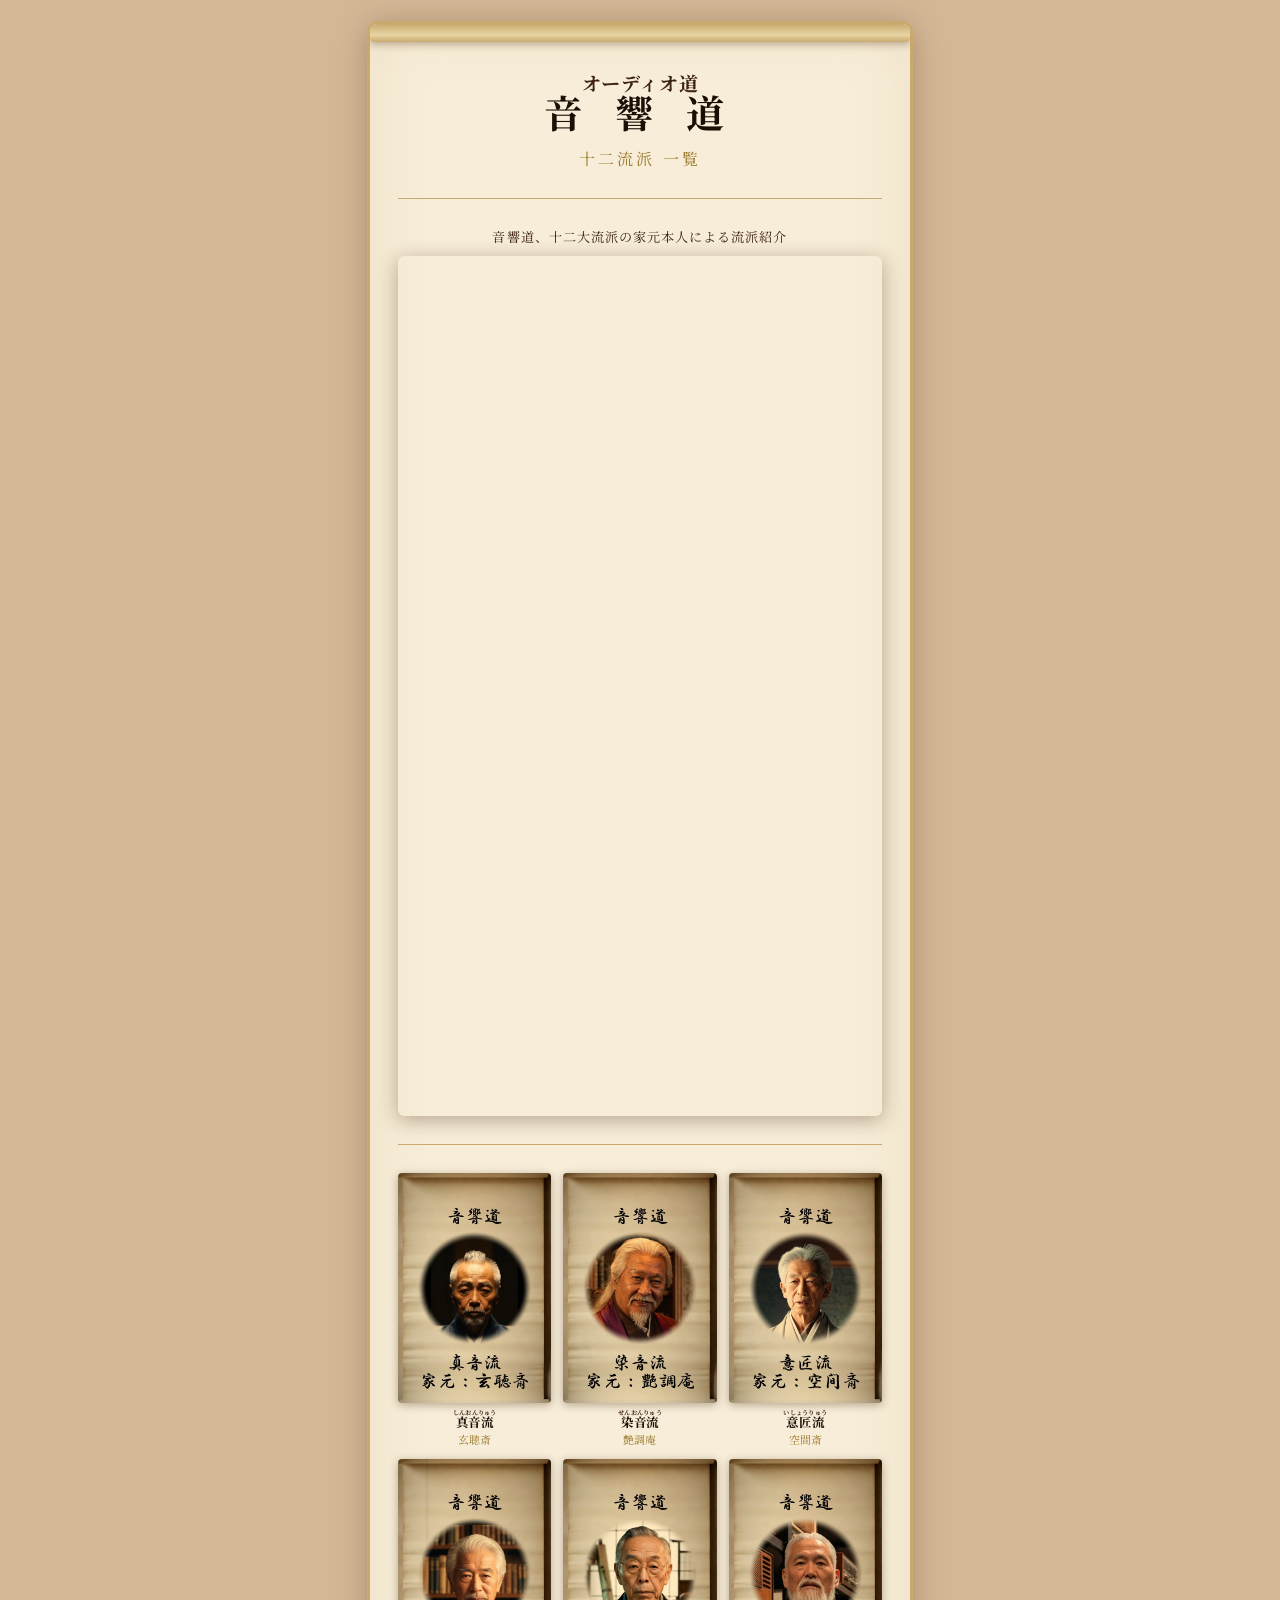
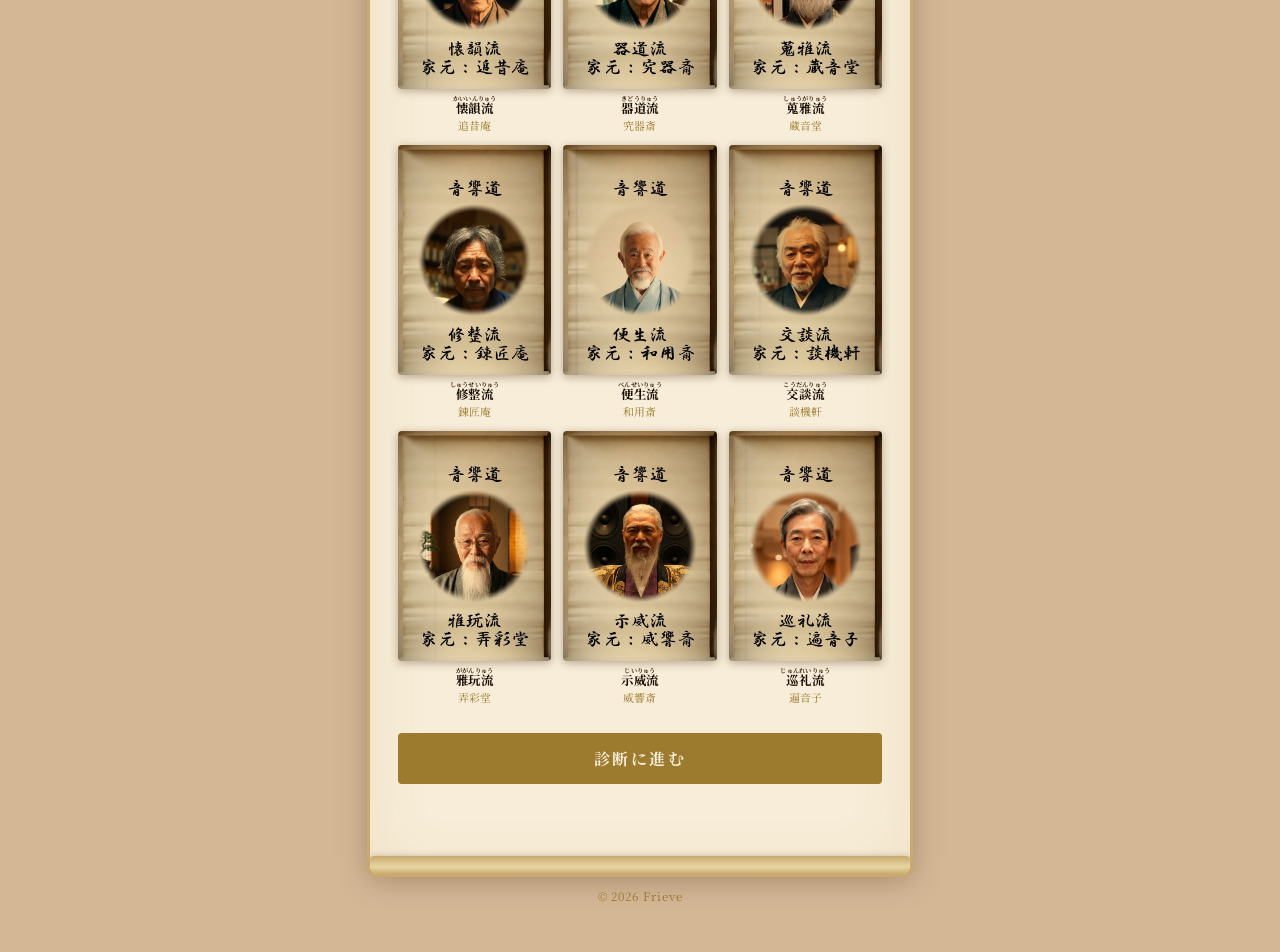
==== schools.html @ 8b26aaba "Initial release: The Way of Audio - Twelve Schools Quiz A static web app that diagnoses audio enthus" ====
<!DOCTYPE html>
<html lang="ja">
<head>
  <meta charset="UTF-8">
  <meta name="viewport" content="width=device-width, initial-scale=1.0">
  <title>音響道 ─ 十二流派 一覧</title>
  <meta name="description" content="音響道の十二流派を一覧できます。各流派の掛け軸と家元を確認しましょう。">
  <meta property="og:title" content="音響道 ─ 十二流派 一覧">
  <meta property="og:description" content="音響道の十二流派を一覧できます。各流派の掛け軸と家元を確認しましょう。">
  <meta property="og:type" content="website">
  <meta property="og:image" content="assets/images/ogp.png">
  <meta name="twitter:card" content="summary_large_image">
  <link rel="manifest" href="manifest.json">
  <meta name="theme-color" content="#9c7a2e">
  <link rel="icon" type="image/x-icon" href="assets/images/icons/favicon.ico">
  <link rel="icon" type="image/png" sizes="32x32" href="assets/images/icons/favicon-32x32.png">
  <link rel="icon" type="image/png" sizes="16x16" href="assets/images/icons/favicon-16x16.png">
  <link rel="apple-touch-icon" sizes="180x180" href="assets/images/icons/apple-touch-icon.png">
  <link rel="stylesheet" href="css/style.css">
</head>
<body>
<div class="scroll">
  <div class="scroll-body">
    <h1 class="app-title"><a href="index.html" class="title-link"><ruby>音 響 道<rt>オーディオ道</rt></ruby></a></h1>
    <p class="section-title" data-i18n="schools_title"></p>
    <hr class="divider">

    <div class="video-section">
      <p class="video-label">音響道、十二大流派の家元本人による流派紹介</p>
      <div class="video-wrapper">
        <iframe src="https://www.youtube.com/embed/nX9PutzpU30"
                title="音響道、十二大流派の家元本人による流派紹介"
                allow="accelerometer; autoplay; clipboard-write; encrypted-media; gyroscope; picture-in-picture; web-share"
                allowfullscreen></iframe>
      </div>
    </div>

    <hr class="divider">

    <div class="schools-grid">
      <a class="school-card" href="result/shinon.html">
        <img class="school-card__img" src="assets/images/schools/shinonryu.jpg" alt="真音流">
        <div class="school-card__name"><ruby>真音流<rt>しんおんりゅう</rt></ruby></div>
        <div class="school-card__iemoto">玄聴斎</div>
      </a>
      <a class="school-card" href="result/senon.html">
        <img class="school-card__img" src="assets/images/schools/senonryu.jpg" alt="染音流">
        <div class="school-card__name"><ruby>染音流<rt>せんおんりゅう</rt></ruby></div>
        <div class="school-card__iemoto">艶調庵</div>
      </a>
      <a class="school-card" href="result/isho.html">
        <img class="school-card__img" src="assets/images/schools/ishoryu.jpg" alt="意匠流">
        <div class="school-card__name"><ruby>意匠流<rt>いしょうりゅう</rt></ruby></div>
        <div class="school-card__iemoto">空間斎</div>
      </a>
      <a class="school-card" href="result/kaiin.html">
        <img class="school-card__img" src="assets/images/schools/kaiinryu.jpg" alt="懐韻流">
        <div class="school-card__name"><ruby>懐韻流<rt>かいいんりゅう</rt></ruby></div>
        <div class="school-card__iemoto">追昔庵</div>
      </a>
      <a class="school-card" href="result/kido.html">
        <img class="school-card__img" src="assets/images/schools/kidoryu.jpg" alt="器道流">
        <div class="school-card__name"><ruby>器道流<rt>きどうりゅう</rt></ruby></div>
        <div class="school-card__iemoto">究器斎</div>
      </a>
      <a class="school-card" href="result/shuga.html">
        <img class="school-card__img" src="assets/images/schools/shugaryu.jpg" alt="蒐雅流">
        <div class="school-card__name"><ruby>蒐雅流<rt>しゅうがりゅう</rt></ruby></div>
        <div class="school-card__iemoto">蔵音堂</div>
      </a>
      <a class="school-card" href="result/shusei.html">
        <img class="school-card__img" src="assets/images/schools/shuseiryu.jpg" alt="修整流">
        <div class="school-card__name"><ruby>修整流<rt>しゅうせいりゅう</rt></ruby></div>
        <div class="school-card__iemoto">錬匠庵</div>
      </a>
      <a class="school-card" href="result/bensei.html">
        <img class="school-card__img" src="assets/images/schools/benseiryu.jpg" alt="便生流">
        <div class="school-card__name"><ruby>便生流<rt>べんせいりゅう</rt></ruby></div>
        <div class="school-card__iemoto">和用斎</div>
      </a>
      <a class="school-card" href="result/kodan.html">
        <img class="school-card__img" src="assets/images/schools/kodanryu.jpg" alt="交談流">
        <div class="school-card__name"><ruby>交談流<rt>こうだんりゅう</rt></ruby></div>
        <div class="school-card__iemoto">談機軒</div>
      </a>
      <a class="school-card" href="result/gagan.html">
        <img class="school-card__img" src="assets/images/schools/gaganryu.jpg" alt="雅玩流">
        <div class="school-card__name"><ruby>雅玩流<rt>ががんりゅう</rt></ruby></div>
        <div class="school-card__iemoto">弄彩堂</div>
      </a>
      <a class="school-card" href="result/jii.html">
        <img class="school-card__img" src="assets/images/schools/jiiryu.jpg" alt="示威流">
        <div class="school-card__name"><ruby>示威流<rt>じいりゅう</rt></ruby></div>
        <div class="school-card__iemoto">威響斎</div>
      </a>
      <a class="school-card" href="result/junrei.html">
        <img class="school-card__img" src="assets/images/schools/junreiryu.jpg" alt="巡礼流">
        <div class="school-card__name"><ruby>巡礼流<rt>じゅんれいりゅう</rt></ruby></div>
        <div class="school-card__iemoto">遍音子</div>
      </a>
    </div>

    <a href="index.html" class="btn btn--gold" data-i18n="nav_quiz"></a>
  </div>
</div>

<script type="module" src="js/schools.js"></script>
<footer class="site-footer">&copy; 2026 Frieve</footer>
</body>
</html>
---- css/style.css ----
@import url('https://fonts.googleapis.com/css2?family=Noto+Serif+JP:wght@400;700&display=swap');

:root {
  --parchment-light: #f7edd8;
  --parchment-mid:   #e8d5a3;
  --parchment-dark:  #c9a96e;
  --ink-dark:        #1a0f05;
  --ink-mid:         #3d2410;
  --gold:            #9c7a2e;
  --scroll-shadow:   rgba(60,30,0,0.35);
}

*, *::before, *::after { box-sizing: border-box; margin: 0; padding: 0; }

html { font-size: 16px; }

body {
  font-family: 'Noto Serif JP', serif;
  background: #d4b896;
  color: var(--ink-dark);
  min-height: 100vh;
  display: flex;
  flex-direction: column;
  align-items: center;
  padding: 24px 12px 48px;
}

.site-footer {
  width: 100%;
  max-width: 540px;
  text-align: center;
  padding: 14px 0 0;
  font-size: 0.72rem;
  color: var(--gold);
  letter-spacing: 0.08em;
}

/* ── 巻物コンテナ ── */
.scroll {
  width: 100%;
  max-width: 540px;
  background: var(--parchment-light);
  border-radius: 8px;
  box-shadow:
    0 0 0 3px var(--parchment-dark),
    0 4px 32px var(--scroll-shadow),
    inset 0 0 60px rgba(180,130,60,0.12);
  position: relative;
  overflow: hidden;
}

/* 巻物上下端の装飾ロール */
.scroll::before,
.scroll::after {
  content: '';
  display: block;
  height: 18px;
  background: linear-gradient(to bottom, var(--parchment-dark) 0%, var(--parchment-mid) 60%, var(--parchment-dark) 100%);
  border-radius: 4px;
  box-shadow: 0 2px 8px var(--scroll-shadow);
}

.scroll::before { margin-bottom: 0; }
.scroll::after  { margin-top: 40px; }

/* 本文エリア */
.scroll-body {
  padding: 32px 28px;
}

/* ── タイポグラフィ ── */
h1, h2, h3 {
  font-weight: 700;
  color: var(--ink-dark);
  line-height: 1.4;
}

.app-title {
  font-size: 2.4rem;
  letter-spacing: 0.3em;
  text-align: center;
  margin-bottom: 8px;
}

.app-subtitle {
  font-size: 1.05rem;
  letter-spacing: 0.25em;
  text-align: center;
  color: var(--ink-mid);
  margin-bottom: 32px;
}

.title-desc {
  font-size: 0.92rem;
  line-height: 1.9;
  text-align: left;
  color: var(--ink-mid);
  margin-bottom: 28px;
}

.title-disclaimer {
  font-size: 0.78rem;
  line-height: 1.6;
  text-align: center;
  color: var(--ink-mid);
  opacity: 0.7;
  margin: 10px 0 20px;
}

.title-only-img {
  display: block;
  width: calc(100% + 56px);
  margin-left: -28px;
}
.title-only-img--top {
  margin-bottom: 20px;
}
.title-only-img--schools {
  margin-top: 20px;
}

.section-title {
  font-size: 1rem;
  letter-spacing: 0.2em;
  text-align: center;
  color: var(--gold);
  margin-bottom: 20px;
}

/* 区切り線 */
.divider {
  border: none;
  border-top: 1px solid var(--parchment-dark);
  margin: 28px 0;
}

/* ── ボタン ── */
.btn {
  display: block;
  width: 100%;
  padding: 14px 20px;
  background: var(--ink-dark);
  color: var(--parchment-light);
  font-family: 'Noto Serif JP', serif;
  font-size: 1rem;
  font-weight: 700;
  letter-spacing: 0.15em;
  text-align: center;
  border: none;
  border-radius: 4px;
  cursor: pointer;
  text-decoration: none;
  transition: background 0.15s, opacity 0.15s;
  margin-bottom: 12px;
}

.btn:last-child { margin-bottom: 0; }

.btn:hover, .btn:focus {
  background: var(--ink-mid);
  outline: none;
}

.btn--secondary {
  background: transparent;
  color: var(--ink-mid);
  border: 1px solid var(--parchment-dark);
}

.btn--secondary:hover, .btn--secondary:focus {
  background: var(--parchment-mid);
}

.btn--gold {
  background: var(--gold);
  color: var(--parchment-light);
}

.btn--gold:hover, .btn--gold:focus {
  background: #7a5e20;
}

/* ── 画面切り替え ── */
.screen { display: none; }
.screen.active { display: block; }

/* ── タイトル画面 ── */
.title-logo {
  width: 200px;
  margin: 0 auto 28px;
  display: block;
}

/* ── 説明画面 ── */
.intro-text {
  font-size: 0.95rem;
  line-height: 1.9;
  color: var(--ink-mid);
  margin-bottom: 20px;
}

.intro-list {
  list-style: none;
  padding: 0;
  margin-bottom: 28px;
}

.intro-list li {
  font-size: 0.9rem;
  color: var(--ink-mid);
  padding: 6px 0 6px 16px;
  border-left: 2px solid var(--parchment-dark);
  margin-bottom: 8px;
}

/* ── 質問画面 ── */
.quiz-header {
  margin-bottom: 20px;
}

.quiz-page-label {
  font-size: 0.9rem;
  letter-spacing: 0.15em;
  color: var(--ink-mid);
  text-align: center;
  margin-bottom: 10px;
}

.progress-bar {
  height: 4px;
  background: var(--parchment-dark);
  border-radius: 2px;
  margin-bottom: 8px;
}

.progress-bar__fill {
  height: 100%;
  background: var(--gold);
  border-radius: 2px;
  transition: width 0.3s ease;
}

.quiz-count {
  font-size: 0.82rem;
  color: var(--ink-mid);
  text-align: right;
  margin-bottom: 0;
}

/* 質問カード */
.question-card {
  margin-bottom: 24px;
  padding-bottom: 24px;
  border-bottom: 1px solid var(--parchment-mid);
}

.question-card:last-child {
  border-bottom: none;
  margin-bottom: 0;
}

.question-number {
  font-size: 0.8rem;
  letter-spacing: 0.1em;
  color: var(--gold);
  margin-bottom: 6px;
}

.question-text {
  font-size: 0.95rem;
  line-height: 1.7;
  color: var(--ink-dark);
  margin-bottom: 14px;
}

.answer-options {
  display: flex;
  flex-direction: column;
  gap: 6px;
}

.answer-option {
  display: flex;
  align-items: center;
  gap: 10px;
  padding: 10px 12px;
  border: 1px solid var(--parchment-dark);
  border-radius: 4px;
  cursor: pointer;
  background: var(--parchment-light);
  transition: border-color 0.12s, background 0.12s;
  font-size: 0.88rem;
  color: var(--ink-mid);
}

.answer-option:hover {
  border-color: var(--gold);
  background: var(--parchment-mid);
}

.answer-option.selected {
  border-color: var(--gold);
  background: var(--parchment-mid);
  color: var(--ink-dark);
  border-left-width: 3px;
}

.answer-option.answer-null {
  color: var(--parchment-dark);
  font-style: italic;
}

.answer-option input[type="radio"] {
  appearance: none;
  width: 14px;
  height: 14px;
  border: 1px solid var(--parchment-dark);
  border-radius: 50%;
  flex-shrink: 0;
  transition: border-color 0.12s;
}

.answer-option.selected input[type="radio"] {
  border-color: var(--gold);
  background: var(--gold);
  box-shadow: inset 0 0 0 3px var(--parchment-light);
}

/* 未回答ハイライト */
.question-card.unanswered .answer-option:not(.selected) {
  border-color: #c0392b;
}

.question-card.unanswered .question-text {
  color: #c0392b;
}

/* ナビゲーション */
.quiz-nav {
  display: flex;
  gap: 12px;
  margin-top: 24px;
}

.quiz-nav .btn {
  flex: 1;
  margin-bottom: 0;
}

/* ── 演出画面 ── */
.loading-screen {
  text-align: center;
  padding: 40px 0;
}

.ink-circle {
  width: 80px;
  height: 80px;
  border-radius: 50%;
  background: var(--ink-dark);
  margin: 0 auto 24px;
  animation: inkSpread 1.2s ease-out forwards;
  opacity: 0;
}

@keyframes inkSpread {
  0%   { transform: scale(0); opacity: 0.9; }
  60%  { transform: scale(1.15); opacity: 0.7; }
  100% { transform: scale(1); opacity: 0.8; }
}

.loading-text {
  font-size: 0.95rem;
  letter-spacing: 0.2em;
  color: var(--ink-mid);
  animation: fadeInText 0.6s 0.4s ease-out forwards;
  opacity: 0;
}

@keyframes fadeInText {
  from { opacity: 0; transform: translateY(6px); }
  to   { opacity: 1; transform: translateY(0); }
}

/* ── 結果ページ ── */

/* 棒グラフ */
.bar-chart-wrapper {
  overflow-x: auto;
  margin-bottom: 24px;
  padding-bottom: 8px;
}

.bar-chart {
  display: flex;
  align-items: flex-end;
  gap: 4px;
  height: 220px;
  min-width: 480px;
  padding-bottom: 24px;
  position: relative;
}

.bar-chart__bar {
  flex: 1;
  min-width: 28px;
  max-width: 52px;
  display: flex;
  flex-direction: column;
  align-items: center;
  justify-content: flex-end;
  gap: 4px;
}

.bar-chart__bar-fill {
  width: 100%;
  background: rgba(61,36,16,0.4);
  border-radius: 2px 2px 0 0;
  transition: height 0.4s ease;
  min-height: 4px;
}

.bar-chart__bar--main .bar-chart__bar-fill {
  background: var(--gold);
}

.bar-chart__bar-value {
  font-size: 0.68rem;
  color: var(--ink-mid);
  text-align: center;
  white-space: nowrap;
}

.bar-chart__bar--main .bar-chart__bar-value {
  color: var(--gold);
  font-weight: 700;
}

.bar-chart__bar-label {
  font-size: 0.7rem;
  color: var(--ink-mid);
  text-align: center;
  position: absolute;
  bottom: 0;
  white-space: nowrap;
}

.bar-chart__x-labels {
  display: flex;
  gap: 4px;
  min-width: 480px;
  margin-top: 2px;
}

.bar-chart__x-label {
  flex: 1;
  min-width: 28px;
  max-width: 52px;
  font-size: 0.68rem;
  color: var(--ink-mid);
  text-align: center;
}

/* 掛け軸画像 */
.school-scroll-img {
  display: block;
  width: 100%;
  margin: 0 auto 20px;
  border-radius: 6px;
  box-shadow: 0 4px 20px var(--scroll-shadow);
  animation: fadeIn 0.8s ease-out;
}

@keyframes fadeIn {
  from { opacity: 0; transform: translateY(10px); }
  to   { opacity: 1; transform: translateY(0); }
}

.school-name-heading {
  font-size: 1.8rem;
  letter-spacing: 0.15em;
  text-align: center;
  margin-bottom: 6px;
}

.school-iemoto {
  font-size: 0.9rem;
  letter-spacing: 0.1em;
  color: var(--gold);
  text-align: center;
  margin-bottom: 20px;
}

/* 主副潜在 */
.rank-summary {
  display: flex;
  flex-direction: column;
  gap: 8px;
  margin-bottom: 24px;
}

.rank-summary__item {
  display: flex;
  justify-content: space-between;
  align-items: center;
  padding: 10px 14px;
  background: var(--parchment-mid);
  border-radius: 4px;
}

.rank-summary__label {
  font-size: 0.82rem;
  color: var(--ink-mid);
  letter-spacing: 0.1em;
}

.rank-summary__value {
  font-size: 1rem;
  font-weight: 700;
  color: var(--ink-dark);
}

.rank-summary__pct {
  font-size: 0.85rem;
  color: var(--gold);
  margin-left: 8px;
}

/* ランキング・サマリーのリンク */
.rank-link {
  color: inherit;
  text-decoration: none;
}

.rank-link:hover {
  text-decoration: underline;
  text-decoration-color: var(--gold);
  text-underline-offset: 3px;
}

/* 長文説明 */
.school-description {
  font-size: 0.93rem;
  line-height: 1.9;
  color: var(--ink-mid);
}

.school-description p {
  margin-bottom: 1em;
}

.school-description p:last-child { margin-bottom: 0; }

/* ランキング表 */
.ranking-table {
  width: 100%;
  border-collapse: collapse;
  font-size: 0.88rem;
}

.ranking-table th {
  text-align: left;
  padding: 8px 6px;
  border-bottom: 1px solid var(--parchment-dark);
  color: var(--ink-mid);
  font-size: 0.8rem;
  letter-spacing: 0.08em;
}

.ranking-table td {
  padding: 8px 6px;
  border-bottom: 1px solid var(--parchment-mid);
  color: var(--ink-mid);
}

.ranking-table tr:last-child td { border-bottom: none; }

.ranking-table tr.current td {
  color: var(--gold);
  font-weight: 700;
}

.ranking-bar {
  display: flex;
  align-items: center;
  gap: 6px;
}

.ranking-bar__fill {
  height: 8px;
  background: rgba(61,36,16,0.25);
  border-radius: 2px;
  min-width: 2px;
}

tr.current .ranking-bar__fill {
  background: var(--gold);
}

/* 信頼度 */
.reliability-notice {
  font-size: 0.8rem;
  color: var(--ink-mid);
  text-align: center;
  padding: 6px 12px;
  background: var(--parchment-mid);
  border-radius: 4px;
  margin-bottom: 16px;
  letter-spacing: 0.05em;
}

/* アクションエリア */
.actions {
  display: flex;
  flex-direction: column;
  gap: 10px;
  margin-top: 24px;
}

/* ── 流派一覧 ── */
.schools-grid {
  display: grid;
  grid-template-columns: repeat(3, 1fr);
  gap: 12px;
  margin-bottom: 28px;
}

.school-card {
  display: block;
  text-decoration: none;
  color: inherit;
  text-align: center;
  cursor: pointer;
  transition: transform 0.15s;
}

.school-card:hover { transform: translateY(-2px); }

.school-card__img {
  width: 100%;
  aspect-ratio: 2/3;
  object-fit: cover;
  border-radius: 4px;
  box-shadow: 0 2px 8px var(--scroll-shadow);
  display: block;
  margin-bottom: 6px;
}

.school-card__name {
  font-size: 0.78rem;
  font-weight: 700;
  color: var(--ink-dark);
  letter-spacing: 0.05em;
}

.school-card__iemoto {
  font-size: 0.68rem;
  color: var(--gold);
}

/* CTA直接閲覧時 */
.cta-section {
  text-align: center;
  padding: 24px 0 0;
  margin-top: 0;
}

.cta-section p {
  font-size: 0.9rem;
  color: var(--ink-mid);
  margin-bottom: 16px;
}

/* hidden */
.hidden { display: none !important; }

/* ── 動画埋め込み ── */
.video-section {
  width: 100%;
  margin-top: 20px;
}

.video-label {
  font-size: 0.82rem;
  letter-spacing: 0.08em;
  color: var(--ink-mid);
  text-align: center;
  margin-bottom: 10px;
}

.video-wrapper {
  width: 100%;
  aspect-ratio: 9 / 16;
  border-radius: 6px;
  overflow: hidden;
  box-shadow: 0 4px 20px var(--scroll-shadow);
}

.video-wrapper iframe {
  width: 100%;
  height: 100%;
  border: none;
  display: block;
}

/* ── 結果ページ サイトヘッダー ── */
.result-site-header {
  text-align: center;
  padding-bottom: 20px;
  margin-bottom: 4px;
  border-bottom: 1px solid var(--parchment-dark);
  margin-bottom: 20px;
}

.result-site-header__link {
  display: inline-block;
  font-size: 1.8rem;
  font-weight: 700;
  letter-spacing: 0.3em;
  color: var(--ink-dark);
  text-decoration: none;
}

.result-site-header__link:hover {
  color: var(--gold);
}

.result-site-header__sub {
  font-size: 0.85rem;
  letter-spacing: 0.2em;
  color: var(--ink-mid);
  margin-top: 4px;
}

/* タイトルリンク */
.title-link {
  color: inherit;
  text-decoration: none;
}
.title-link:hover { color: var(--gold); }

/* ── ルビ ── */
ruby { ruby-align: center; }
rt {
  font-size: 0.5em;
  letter-spacing: 0.04em;
  color: var(--ink-mid);
}

/* ── レスポンシブ ── */
@media (max-width: 420px) {
  .scroll-body { padding: 24px 18px; }
  .app-title { font-size: 2rem; }
  .schools-grid { grid-template-columns: repeat(2, 1fr); }
  .bar-chart { min-width: 360px; }
  .bar-chart__x-labels { min-width: 360px; }
  .title-only-img { width: calc(100% + 36px); margin-left: -18px; }
}
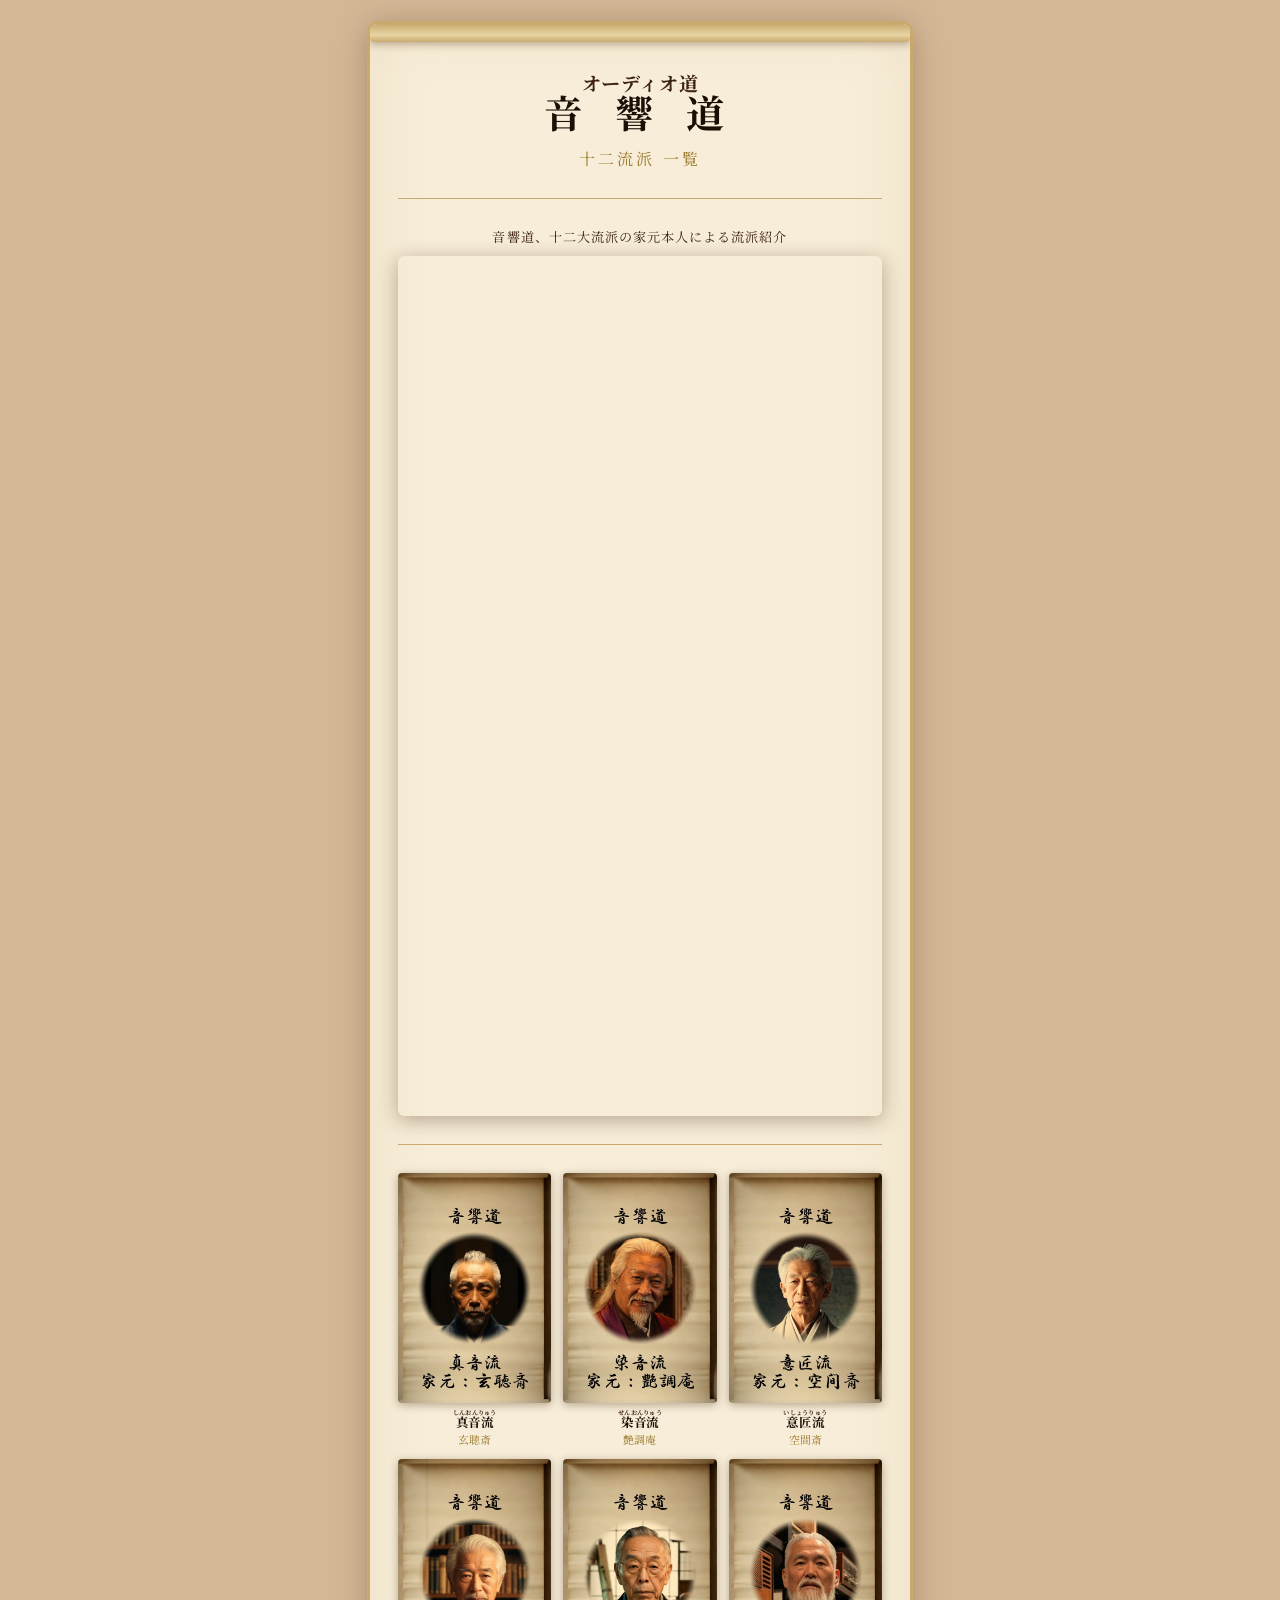
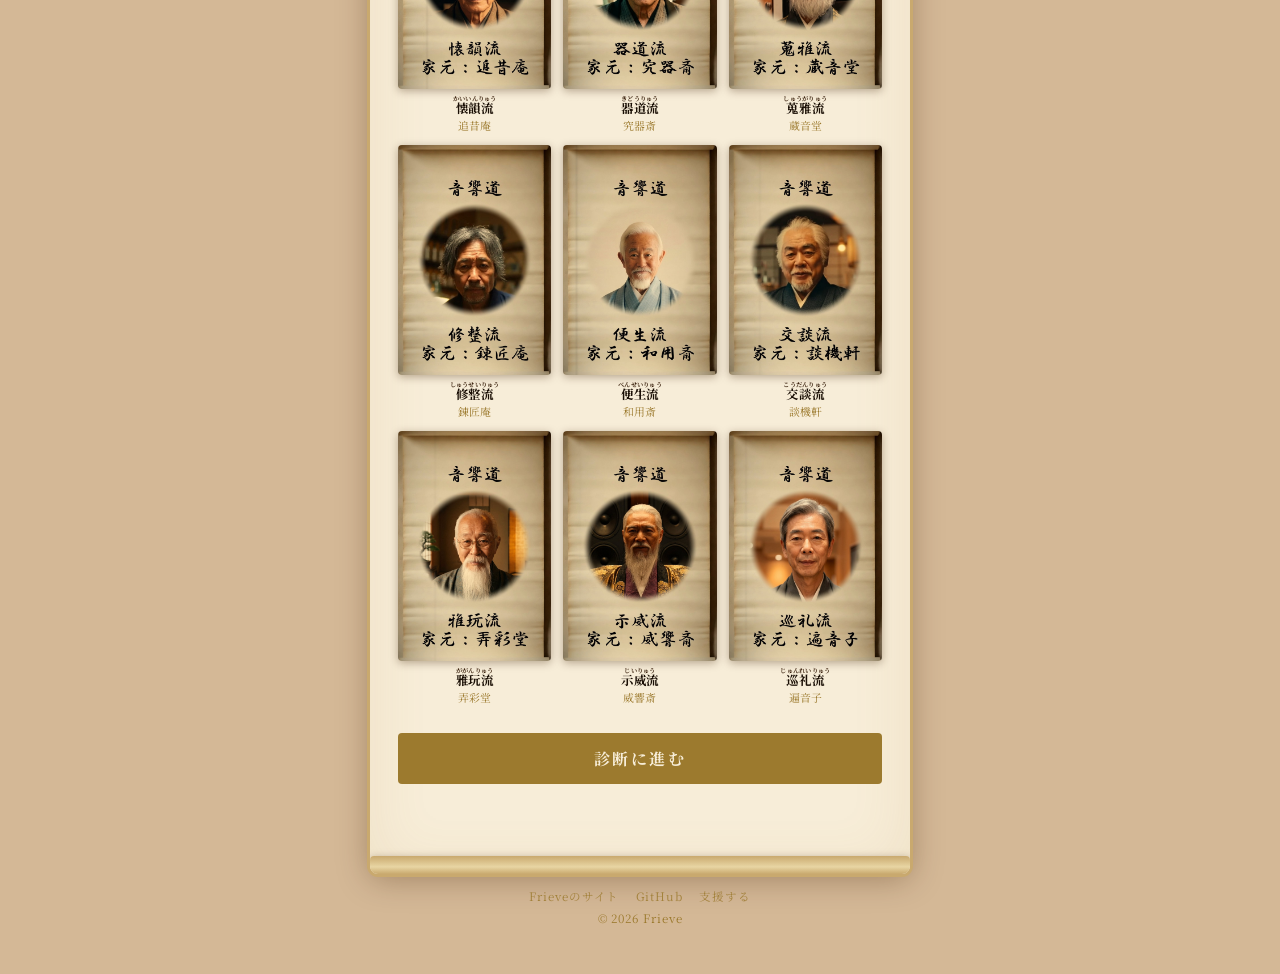
==== commit 481da8ba: "Added page footer" ====
--- a/schools.html
+++ b/schools.html
@@ -1,6 +1,15 @@
-<!DOCTYPE html>
+﻿<!DOCTYPE html>
 <html lang="ja">
 <head>
+  <!-- Google tag (gtag.js) -->
+  <script async src="https://www.googletagmanager.com/gtag/js?id=G-35TD880N55"></script>
+  <script>
+    window.dataLayer = window.dataLayer || [];
+    function gtag(){dataLayer.push(arguments);}
+    gtag('js', new Date());
+
+    gtag('config', 'G-35TD880N55');
+  </script>
   <meta charset="UTF-8">
   <meta name="viewport" content="width=device-width, initial-scale=1.0">
   <title>音響道 ─ 十二流派 一覧</title>
@@ -105,6 +114,6 @@
 </div>
 
 <script type="module" src="js/schools.js"></script>
-<footer class="site-footer">&copy; 2026 Frieve</footer>
+<footer class="site-footer"></footer>
 </body>
 </html>
--- a/css/style.css
+++ b/css/style.css
@@ -33,6 +33,24 @@
   font-size: 0.72rem;
   color: var(--gold);
   letter-spacing: 0.08em;
+}
+
+.footer-links {
+  display: flex;
+  justify-content: center;
+  gap: 1.4em;
+  margin-bottom: 6px;
+}
+
+.footer-links a {
+  color: var(--gold);
+  text-decoration: none;
+  opacity: 0.85;
+}
+
+.footer-links a:hover {
+  opacity: 1;
+  text-decoration: underline;
 }
 
 /* ── 巻物コンテナ ── */
@@ -80,6 +98,7 @@
   letter-spacing: 0.3em;
   text-align: center;
   margin-bottom: 8px;
+  cursor: pointer;
 }
 
 .app-subtitle {
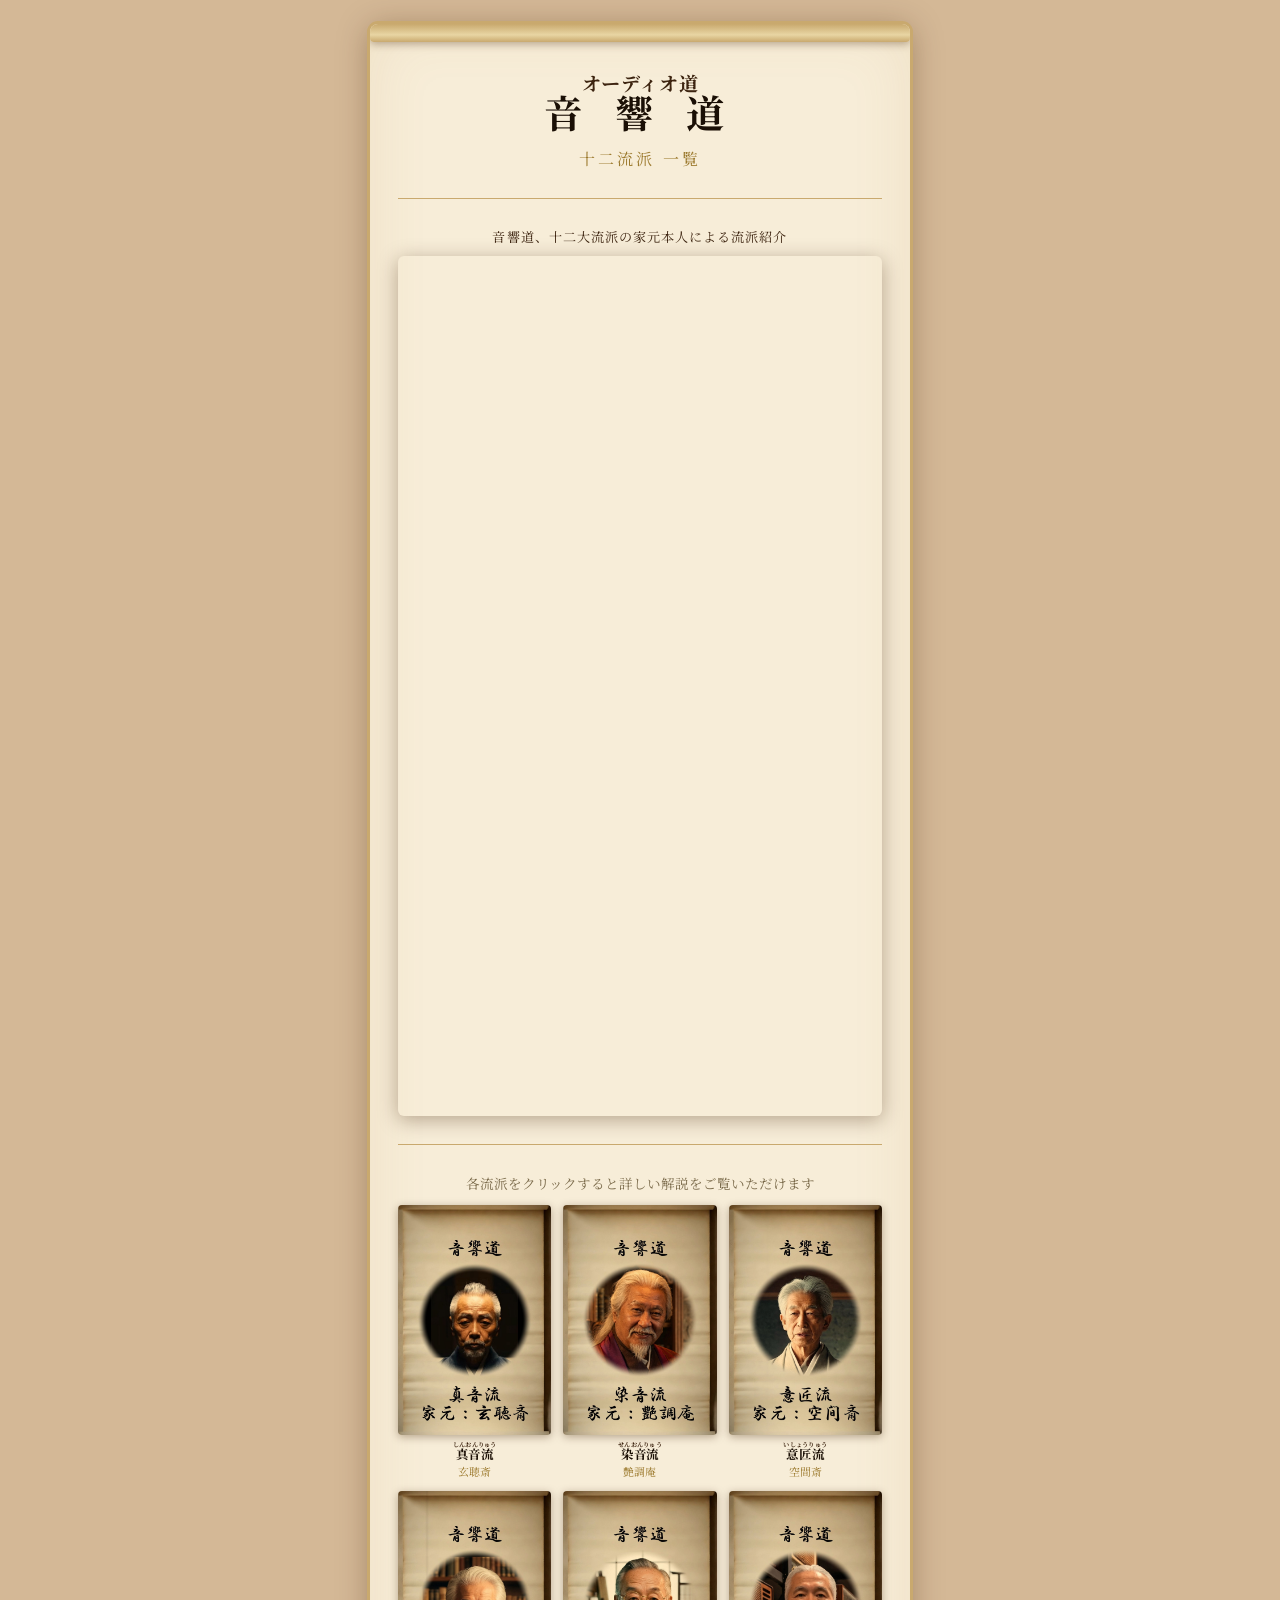
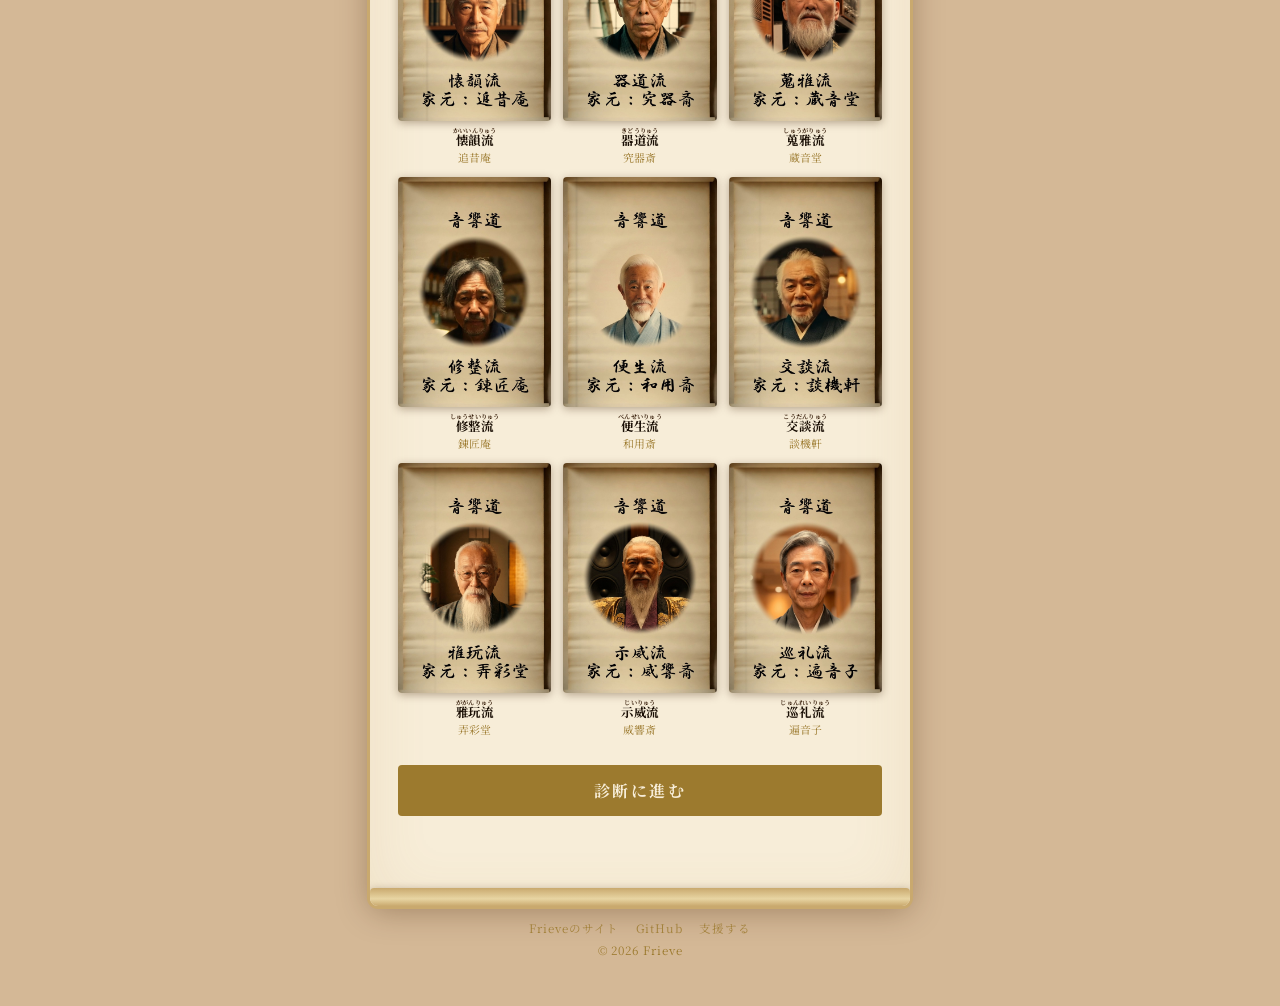
==== commit 572c16b9: "Added Links" ====
--- a/schools.html
+++ b/schools.html
@@ -6,6 +6,7 @@
   <script>
     window.dataLayer = window.dataLayer || [];
     function gtag(){dataLayer.push(arguments);}
+    if (location.hostname === 'localhost' || location.hostname === '127.0.0.1') gtag = function(){};
     gtag('js', new Date());
 
     gtag('config', 'G-35TD880N55');
@@ -17,7 +18,7 @@
   <meta property="og:title" content="音響道 ─ 十二流派 一覧">
   <meta property="og:description" content="音響道の十二流派を一覧できます。各流派の掛け軸と家元を確認しましょう。">
   <meta property="og:type" content="website">
-  <meta property="og:image" content="assets/images/ogp.png">
+  <meta property="og:image" content="https://frieve-a.github.io/the-way-of-audio/assets/images/ogp.png">
   <meta name="twitter:card" content="summary_large_image">
   <link rel="manifest" href="manifest.json">
   <meta name="theme-color" content="#9c7a2e">
@@ -45,6 +46,8 @@
     </div>
 
     <hr class="divider">
+
+    <p class="schools-hint">各流派をクリックすると詳しい解説をご覧いただけます</p>
 
     <div class="schools-grid">
       <a class="school-card" href="result/shinon.html">
--- a/css/style.css
+++ b/css/style.css
@@ -570,6 +570,52 @@
 
 .school-description p:last-child { margin-bottom: 0; }
 
+/* おすすめサイト */
+.recommended-sites {
+  margin-top: 28px;
+}
+
+.recommended-sites__heading {
+  margin-bottom: 12px;
+}
+
+.recommended-sites__list {
+  list-style: none;
+  padding: 0;
+  margin: 0;
+  display: flex;
+  flex-direction: column;
+  gap: 10px;
+}
+
+.recommended-sites__link {
+  display: flex;
+  flex-direction: column;
+  gap: 4px;
+  padding: 12px 14px;
+  border: 1px solid var(--gold-muted, #c4a44a);
+  border-radius: 4px;
+  text-decoration: none;
+  color: inherit;
+  transition: background 0.15s;
+}
+
+.recommended-sites__link:hover {
+  background: var(--parchment-mid, #f0e8d0);
+}
+
+.recommended-sites__title {
+  font-size: 0.95rem;
+  font-weight: 700;
+  color: var(--ink-dark);
+}
+
+.recommended-sites__desc {
+  font-size: 0.82rem;
+  color: var(--ink-mid);
+  line-height: 1.6;
+}
+
 /* ランキング表 */
 .ranking-table {
   width: 100%;
@@ -636,7 +682,43 @@
   margin-top: 24px;
 }
 
+/* ── 流派ナビゲーション ── */
+.school-nav {
+  display: flex;
+  align-items: stretch;
+  gap: 8px;
+  margin: 28px 0 16px;
+}
+
+.school-nav__btn {
+  flex: 1;
+  display: flex;
+  flex-direction: column;
+  align-items: center;
+  justify-content: center;
+  gap: 2px;
+  padding: 10px 8px;
+  line-height: 1.3;
+  margin-bottom: 0;
+}
+
+.school-nav__dir {
+  font-size: 0.75rem;
+  opacity: 0.75;
+}
+
+.school-nav__name {
+  font-size: 0.95rem;
+}
+
 /* ── 流派一覧 ── */
+.schools-hint {
+  text-align: center;
+  font-size: 0.85rem;
+  color: var(--ink-light, #7a6a4a);
+  margin: 0 0 12px;
+}
+
 .schools-grid {
   display: grid;
   grid-template-columns: repeat(3, 1fr);
